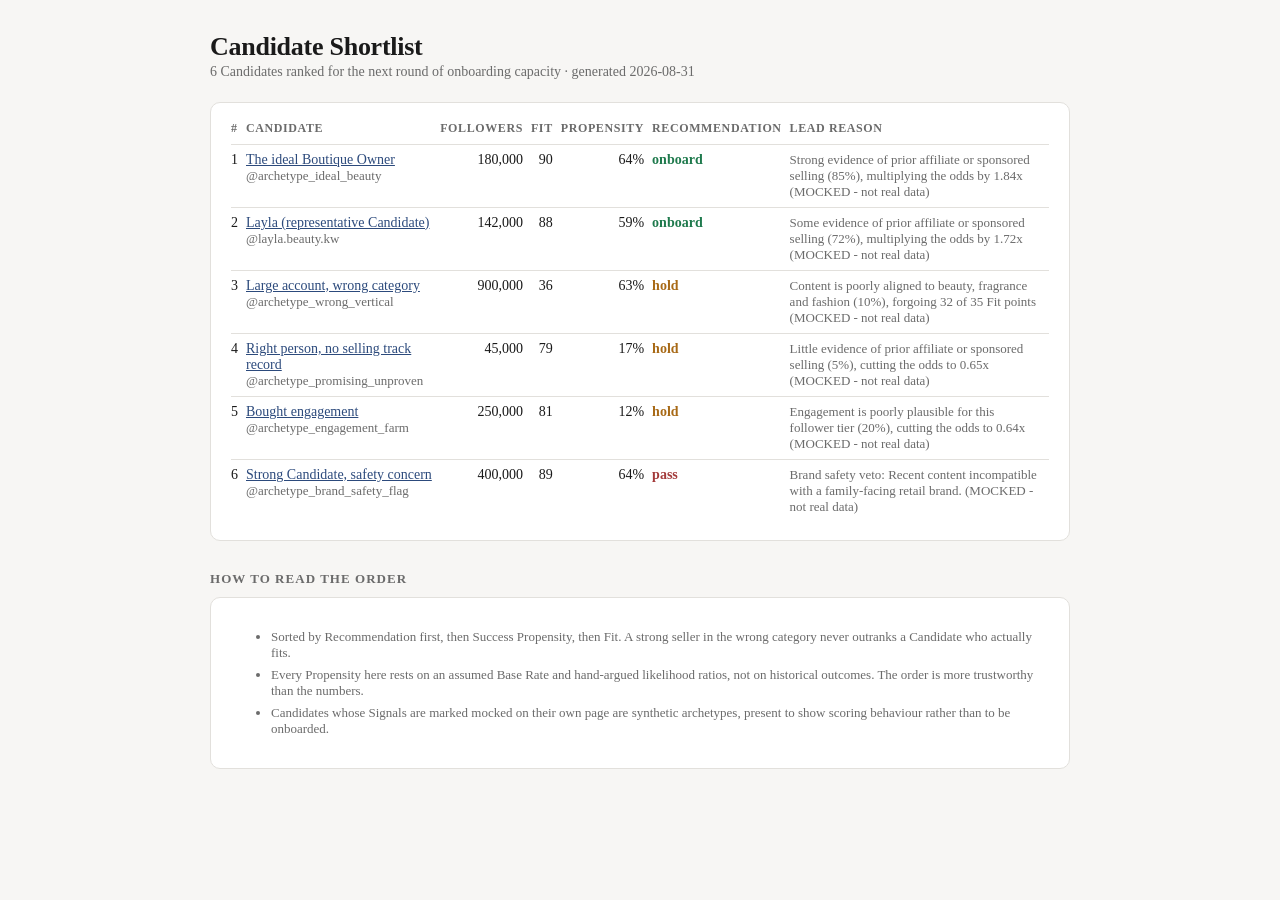
==== sample/index.html @ 810ddbaf "Add validation harness and metrics for candidate scoring - Implemented a validation harness in `harn" ====
<!doctype html>
<html lang="en"><head><meta charset="utf-8">
<meta name="viewport" content="width=device-width, initial-scale=1">
<title>Candidate Shortlist</title>
<style>:root {
  --bg: #f7f6f4; --card: #ffffff; --ink: #1a1a1a; --muted: #6b6b6b;
  --line: #e2e0dc; --onboard: #1f7a4d; --hold: #a86a17; --pass: #a33a3a;
  --bar: #d9d6d1; --accent: #2c4a7c;
}
@media (prefers-color-scheme: dark) {
  :root {
    --bg: #17181a; --card: #1f2124; --ink: #eceae7; --muted: #9a9895;
    --line: #33363a; --onboard: #57b98a; --hold: #d9a45c; --pass: #e08585;
    --bar: #3a3d41; --accent: #8fb0e0;
  }
}
* { box-sizing: border-box; }
body { margin: 0; padding: 32px 20px 60px; background: var(--bg); color: var(--ink);
  font: 15px/1.55 -apple-system, BlinkMacSystemFont, &#34;Segoe UI&#34;, Roboto, sans-serif; }
.wrap { max-width: 860px; margin: 0 auto; }
h1 { font-size: 26px; margin: 0 0 2px; letter-spacing: -0.01em; }
h2 { font-size: 13px; text-transform: uppercase; letter-spacing: 0.08em;
  color: var(--muted); margin: 30px 0 10px; font-weight: 600; }
.sub { color: var(--muted); font-size: 14px; margin: 0 0 22px; }
.card { background: var(--card); border: 1px solid var(--line); border-radius: 10px;
  padding: 18px 20px; margin-bottom: 14px; }
.verdict { display: flex; align-items: baseline; gap: 14px; flex-wrap: wrap; }
.badge { font-size: 22px; font-weight: 700; letter-spacing: 0.04em; text-transform: uppercase; }
.onboard { color: var(--onboard); } .hold { color: var(--hold); } .pass { color: var(--pass); }
.reason { color: var(--muted); font-size: 14px; flex: 1 1 320px; }
.scores { display: grid; grid-template-columns: 1fr 1fr; gap: 14px; }
@media (max-width: 620px) { .scores { grid-template-columns: 1fr; } }
.big { font-size: 34px; font-weight: 700; letter-spacing: -0.02em; }
.note { color: var(--muted); font-size: 13px; }
.bar { height: 6px; background: var(--bar); border-radius: 3px; overflow: hidden; margin: 10px 0 6px; }
.bar &gt; span { display: block; height: 100%; background: var(--accent); }
table { width: 100%; border-collapse: collapse; font-size: 14px; }
th { text-align: left; font-weight: 600; color: var(--muted); font-size: 12px;
  text-transform: uppercase; letter-spacing: 0.05em; padding: 0 8px 8px 0; }
td { padding: 7px 8px 7px 0; border-top: 1px solid var(--line); vertical-align: top; }
td.num { text-align: right; font-variant-numeric: tabular-nums; white-space: nowrap; }
.tag { font-size: 10.5px; text-transform: uppercase; letter-spacing: 0.06em;
  padding: 2px 6px; border-radius: 4px; border: 1px solid var(--line); color: var(--muted); }
.tag.mocked { color: var(--pass); border-color: var(--pass); font-weight: 600; }
.tag.inferred { color: var(--hold); border-color: var(--hold); }
ul.reasons { list-style: none; padding: 0; margin: 0; }
ul.reasons li { padding: 7px 0; border-top: 1px solid var(--line); display: flex; gap: 10px; }
ul.reasons li:first-child { border-top: none; }
.mark { font-weight: 700; width: 14px; flex: none; }
.up { color: var(--onboard); } .down { color: var(--pass); }
.caveats { font-size: 13px; color: var(--muted); }
.caveats li { margin-bottom: 6px; }
a { color: var(--accent); }
.scroll { overflow-x: auto; }
</style></head>
<body><div class="wrap">

<h1>Candidate Shortlist</h1>
<p class="sub">6 Candidates ranked for the next round of onboarding
  capacity &middot; generated 2026-08-31</p>

<div class="card scroll"><table>
<tr><th>#</th><th>Candidate</th><th class="num">Followers</th><th class="num">Fit</th>
    <th class="num">Propensity</th><th>Recommendation</th><th>Lead reason</th></tr>
<tr>
  <td class="num">1</td>
  <td><a href="archetype_ideal_beauty.html">The ideal Boutique Owner</a><br>
      <span class="note">@archetype_ideal_beauty</span></td>
  <td class="num">180,000</td>
  <td class="num">90</td>
  <td class="num">64%</td>
  <td><strong class="onboard">onboard</strong></td>
  <td class="note">Strong evidence of prior affiliate or sponsored selling (85%), multiplying the odds by 1.84x (MOCKED - not real data)</td>
</tr>
<tr>
  <td class="num">2</td>
  <td><a href="layla.beauty.kw.html">Layla (representative Candidate)</a><br>
      <span class="note">@layla.beauty.kw</span></td>
  <td class="num">142,000</td>
  <td class="num">88</td>
  <td class="num">59%</td>
  <td><strong class="onboard">onboard</strong></td>
  <td class="note">Some evidence of prior affiliate or sponsored selling (72%), multiplying the odds by 1.72x (MOCKED - not real data)</td>
</tr>
<tr>
  <td class="num">3</td>
  <td><a href="archetype_wrong_vertical.html">Large account, wrong category</a><br>
      <span class="note">@archetype_wrong_vertical</span></td>
  <td class="num">900,000</td>
  <td class="num">36</td>
  <td class="num">63%</td>
  <td><strong class="hold">hold</strong></td>
  <td class="note">Content is poorly aligned to beauty, fragrance and fashion (10%), forgoing 32 of 35 Fit points (MOCKED - not real data)</td>
</tr>
<tr>
  <td class="num">4</td>
  <td><a href="archetype_promising_unproven.html">Right person, no selling track record</a><br>
      <span class="note">@archetype_promising_unproven</span></td>
  <td class="num">45,000</td>
  <td class="num">79</td>
  <td class="num">17%</td>
  <td><strong class="hold">hold</strong></td>
  <td class="note">Little evidence of prior affiliate or sponsored selling (5%), cutting the odds to 0.65x (MOCKED - not real data)</td>
</tr>
<tr>
  <td class="num">5</td>
  <td><a href="archetype_engagement_farm.html">Bought engagement</a><br>
      <span class="note">@archetype_engagement_farm</span></td>
  <td class="num">250,000</td>
  <td class="num">81</td>
  <td class="num">12%</td>
  <td><strong class="hold">hold</strong></td>
  <td class="note">Engagement is poorly plausible for this follower tier (20%), cutting the odds to 0.64x (MOCKED - not real data)</td>
</tr>
<tr>
  <td class="num">6</td>
  <td><a href="archetype_brand_safety_flag.html">Strong Candidate, safety concern</a><br>
      <span class="note">@archetype_brand_safety_flag</span></td>
  <td class="num">400,000</td>
  <td class="num">89</td>
  <td class="num">64%</td>
  <td><strong class="pass">pass</strong></td>
  <td class="note">Brand safety veto: Recent content incompatible with a family-facing retail brand. (MOCKED - not real data)</td>
</tr>
</table></div>

<h2>How to read the order</h2>
<div class="card caveats"><ul>
  <li>Sorted by Recommendation first, then Success Propensity, then Fit. A strong seller in
    the wrong category never outranks a Candidate who actually fits.</li>
  <li>Every Propensity here rests on an assumed Base Rate and hand-argued likelihood
    ratios, not on historical outcomes. The order is more trustworthy than the numbers.</li>
  <li>Candidates whose Signals are marked mocked on their own page are synthetic
    archetypes, present to show scoring behaviour rather than to be onboarded.</li>
</ul></div>

</div></body></html>
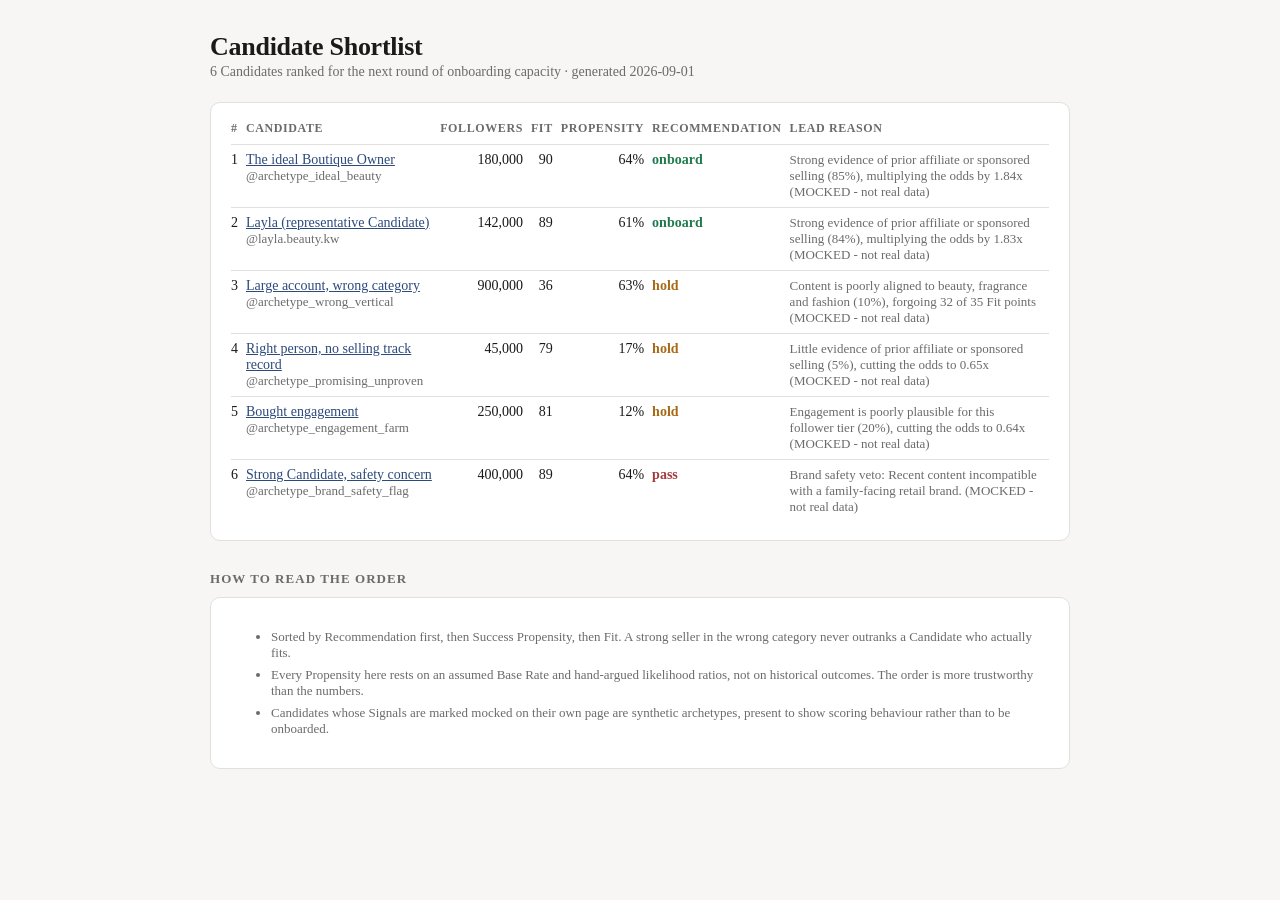
==== commit a7982b25: "Call the OpenAI API directly instead of routing through litai The router demanded a Lightning teamsp" ====
--- a/sample/index.html
+++ b/sample/index.html
@@ -57,7 +57,7 @@
 
 <h1>Candidate Shortlist</h1>
 <p class="sub">6 Candidates ranked for the next round of onboarding
-  capacity &middot; generated 2026-08-31</p>
+  capacity &middot; generated 2026-09-01</p>
 
 <div class="card scroll"><table>
 <tr><th>#</th><th>Candidate</th><th class="num">Followers</th><th class="num">Fit</th>
@@ -77,10 +77,10 @@
   <td><a href="layla.beauty.kw.html">Layla (representative Candidate)</a><br>
       <span class="note">@layla.beauty.kw</span></td>
   <td class="num">142,000</td>
-  <td class="num">88</td>
-  <td class="num">59%</td>
+  <td class="num">89</td>
+  <td class="num">61%</td>
   <td><strong class="onboard">onboard</strong></td>
-  <td class="note">Some evidence of prior affiliate or sponsored selling (72%), multiplying the odds by 1.72x (MOCKED - not real data)</td>
+  <td class="note">Strong evidence of prior affiliate or sponsored selling (84%), multiplying the odds by 1.83x (MOCKED - not real data)</td>
 </tr>
 <tr>
   <td class="num">3</td>
